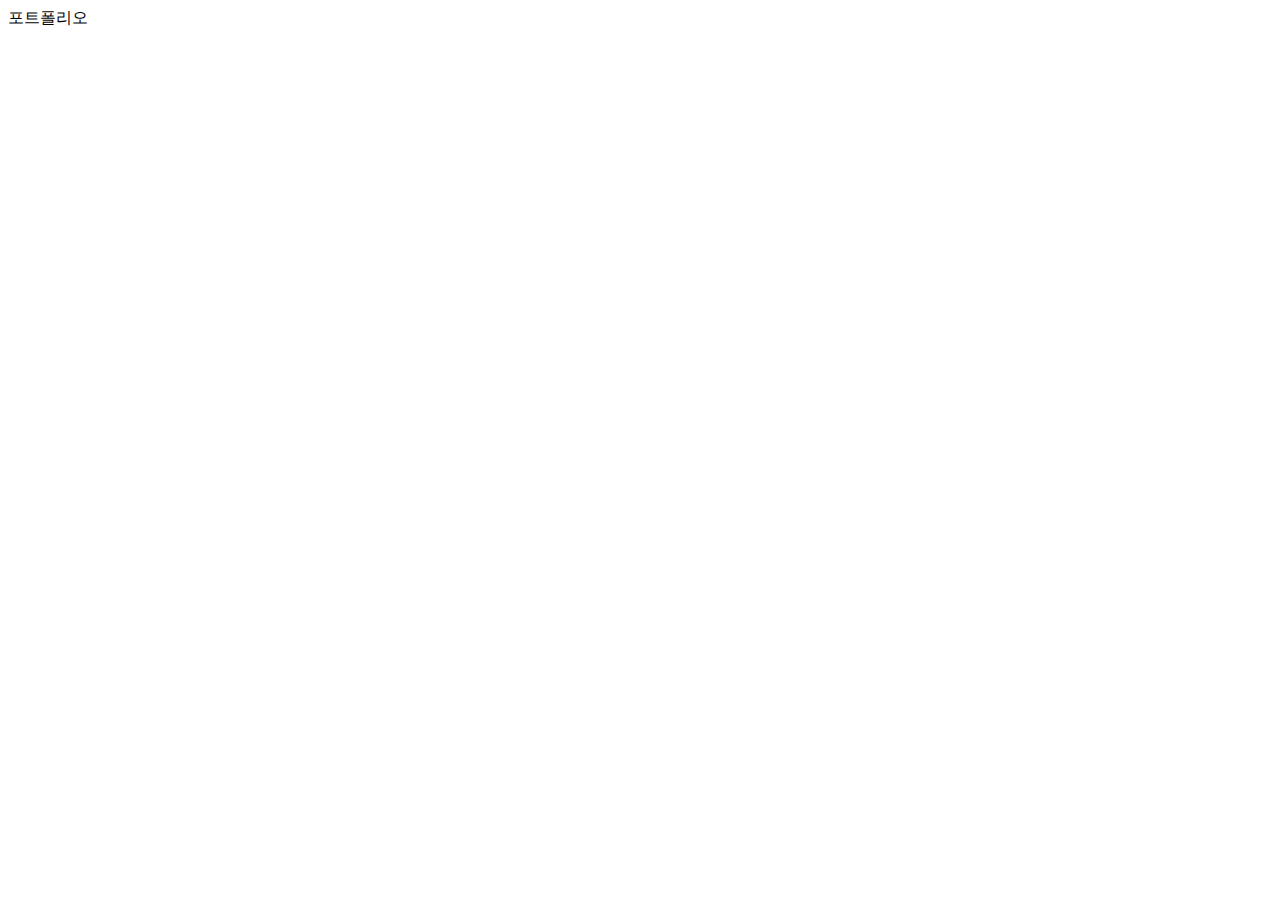
==== index.html @ dbc2dbed "first commit" ====
<!DOCTYPE html>
<html lang="ko">
<head>
    <meta charset="UTF-8">
    <meta http-equiv="X-UA-Compatible" content="IE=edge">
    <meta name="viewport" content="width=device-width, initial-scale=1.0">
    <title>PORTFOLIO</title>
</head>
<body>
    <div id="wrap">
        포트폴리오
    </div><!-- wrap -->
</body>
</html>
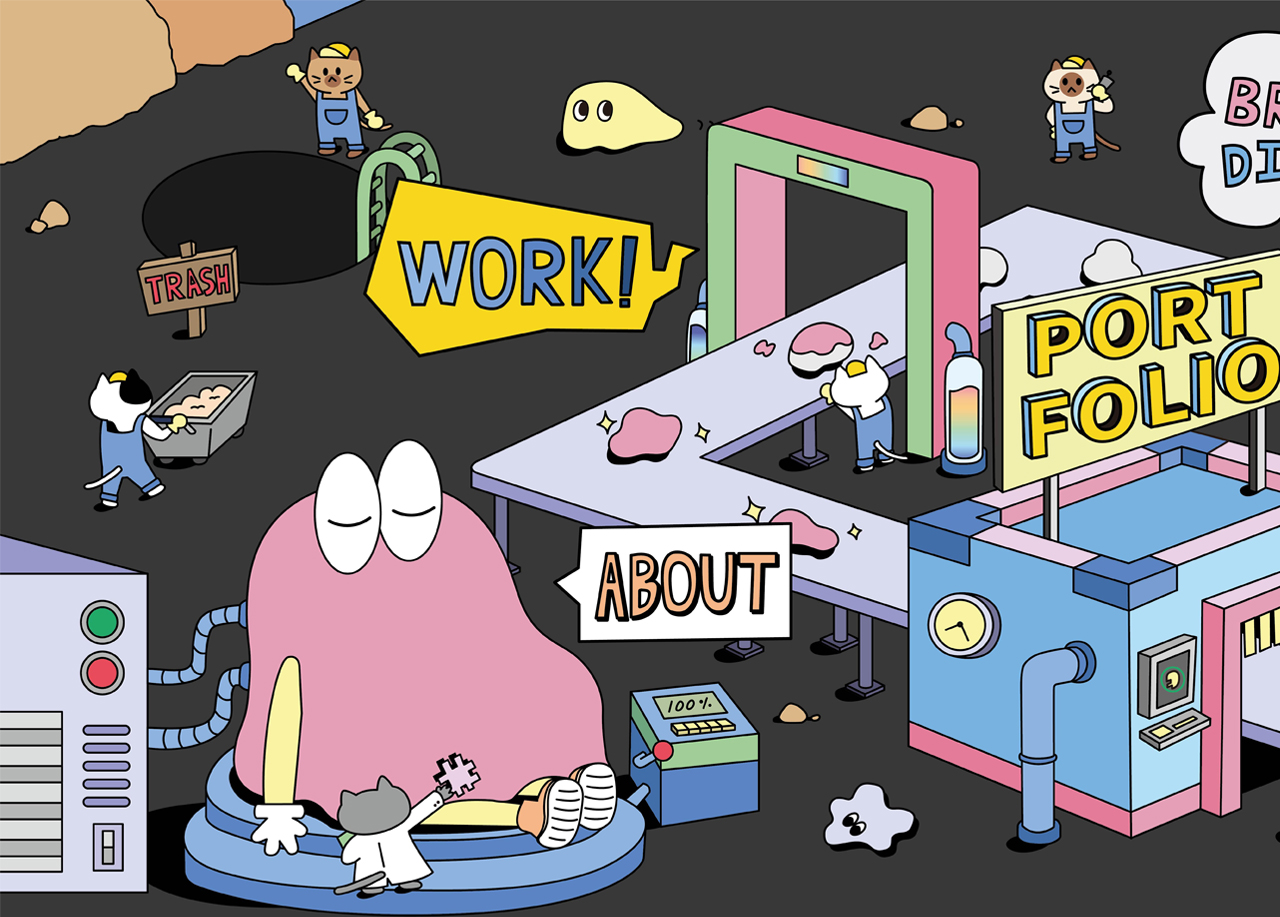
==== commit db63691a: "second commit" ====
--- a/index.html
+++ b/index.html
@@ -5,10 +5,33 @@
     <meta http-equiv="X-UA-Compatible" content="IE=edge">
     <meta name="viewport" content="width=device-width, initial-scale=1.0">
     <title>PORTFOLIO</title>
+    <link rel="stylesheet" href="css/main.css">
 </head>
 <body>
     <div id="wrap">
-        포트폴리오
+        <section id="cont1">
+            <a href="#" class="base"></a>
+            <span class="cover"></span>
+            <a href="pf_01.html" class="click"><img src="img/cont1.png" alt="ABOUT"></a>
+        </section><!-- cont1 -->
+        <section id="cont2">
+            <a href="#" class="base"></a>
+            <span class="cover"></span>
+            <a href="pf_02.html" class="click"><img src="img/cont2.png" alt="PORTFOLIO"></a>
+        </section><!-- cont2 -->
+        <section id="cont3">
+            <a href="#" class="base"></a>
+            <span class="cover"></span>
+            <a href="pf_03.html" class="click"><img src="img/cont3.png" alt="WALK"></a>
+        </section><!-- cont3 -->
+        <section id="cont4">
+            <a href="#" class="base"></a>
+            <span class="cover"></span>
+            <a href="pf_04.html" class="click"><img src="img/cont4.png" alt="BRANDING"></a>
+        </section><!-- cont4 -->
+        <section id="cont5">
+            <a href="" class="base"></a>
+        </section><!-- cont5 -->
     </div><!-- wrap -->
 </body>
 </html>--- a/css/main.css
+++ b/css/main.css
@@ -0,0 +1,139 @@
+* {
+    margin: 0;
+    padding: 0;
+}
+
+a {
+    text-decoration: none;
+    color: inherit;
+}
+
+ul {
+    list-style: none;
+}
+
+img {
+    vertical-align: top;
+}
+
+/*초기화*/
+
+body {
+    background: url(../img/main_bg.jpg) no-repeat;
+}
+
+#cont1 .base {
+    position: absolute;
+    top: 439px;
+    left: 183px;
+    display: block;
+    width: 610px;
+    height: 478px;
+    /* background-color: black;*/
+}
+
+#cont1 .click {
+    position: absolute;
+    top: 439px;
+    left: 183px;
+    display: none;
+}
+
+#cont1 .cover {
+    position: absolute;
+    width: 1920px;
+    height: 950px;
+    background-color: rgba(255, 255, 255, 0.5);
+    display: none;
+}
+
+/*cont1*/
+
+#cont2 .base {
+    position: absolute;
+    top: 248px;
+    left: 908px;
+    display: block;
+    width: 542px;
+    height: 598px;
+    /* background-color: black; */
+}
+
+#cont2 .click {
+    position: absolute;
+    top: 248px;
+    left: 908px;
+    display: none;
+}
+
+/*cont2*/
+
+#cont3 .base {
+    position: absolute;
+    top: 106px;
+    left: 363px;
+    display: block;
+    width: 625px;
+    height: 371px;
+    /* background-color: black; */
+}
+
+#cont3 .click {
+    position: absolute;
+    top: 106px;
+    left: 363px;
+    display: none;
+}
+
+/*cont3*/
+
+#cont4 .base {
+    position: absolute;
+    top: 5px;
+    left: 1176px;
+    display: block;
+    width: 540px;
+    height: 333px;
+    /* background-color: black; */
+}
+
+#cont4 .click {
+    position: absolute;
+    top: 5px;
+    left: 1176px;
+    display: none;
+}
+
+/*cont4*/
+
+#cont5 .base {
+    position: absolute;
+    top: 360px;
+    left: 1460px;
+    display: block;
+    width: 295px;
+    height: 230px;
+    /* background-color: black; */
+}
+
+/*cont4*/
+
+#cont1 .base:hover~.cover {
+    display: none;
+}
+
+#cont1 .base:hover~.click {
+    display: block;
+}
+
+#cont2 .base:hover~.click {
+    display: block;
+}
+
+#cont3 .base:hover~.click {
+    display: block;
+}
+
+#cont4 .base:hover~.click {
+    display: block;
+}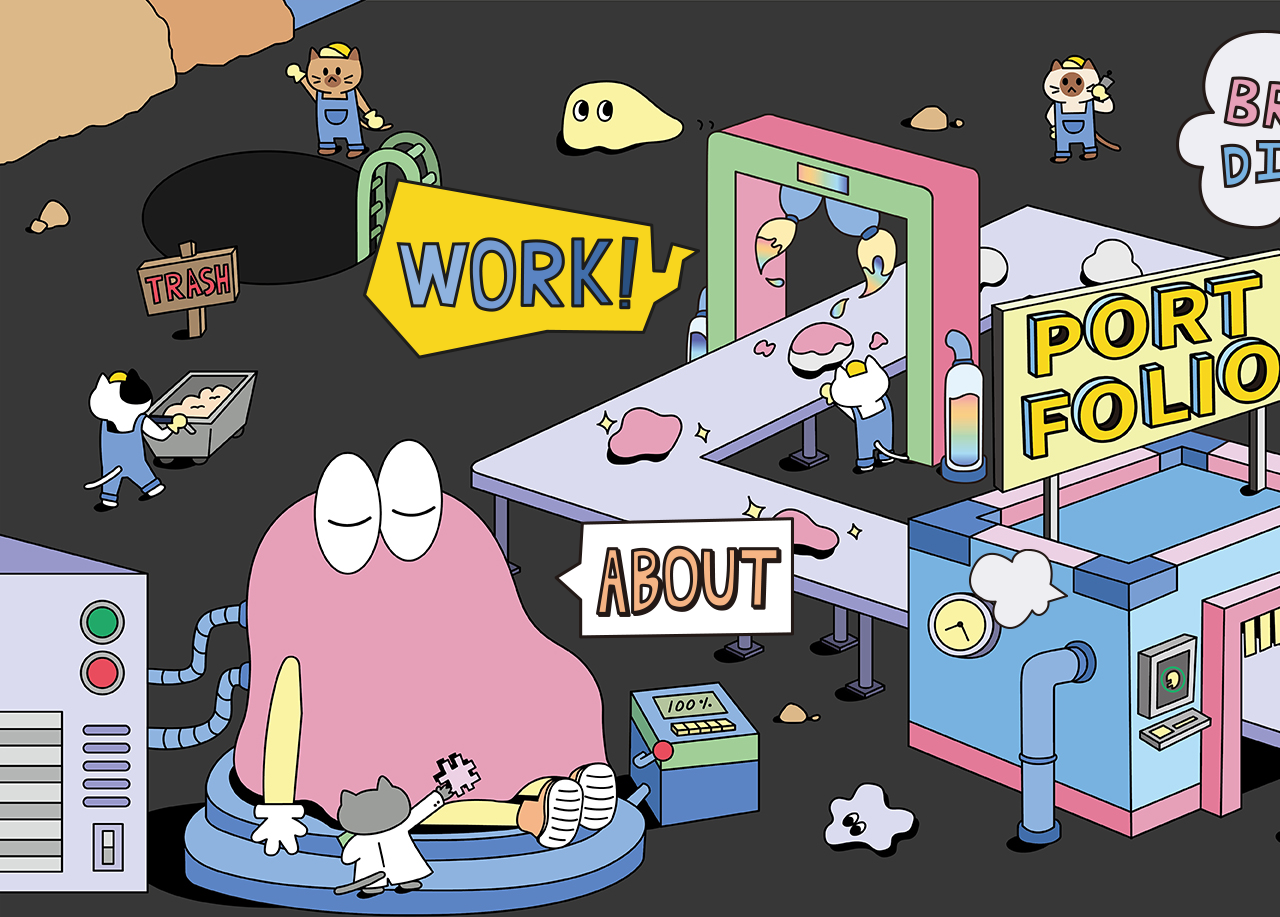
==== commit ddd1a720: "modify 1ver" ====
--- a/index.html
+++ b/index.html
@@ -1,37 +1,50 @@
 <!DOCTYPE html>
 <html lang="ko">
+
 <head>
     <meta charset="UTF-8">
     <meta http-equiv="X-UA-Compatible" content="IE=edge">
     <meta name="viewport" content="width=device-width, initial-scale=1.0">
     <title>PORTFOLIO</title>
     <link rel="stylesheet" href="css/main.css">
+    <script src="js/jquery-3.6.0.min.js"></script>
+    <script src="js/main.js"></script>
 </head>
+
 <body>
-    <div id="wrap">
-        <section id="cont1">
-            <a href="#" class="base"></a>
-            <span class="cover"></span>
-            <a href="pf_01.html" class="click"><img src="img/cont1.png" alt="ABOUT"></a>
-        </section><!-- cont1 -->
-        <section id="cont2">
-            <a href="#" class="base"></a>
-            <span class="cover"></span>
-            <a href="pf_02.html" class="click"><img src="img/cont2.png" alt="PORTFOLIO"></a>
-        </section><!-- cont2 -->
-        <section id="cont3">
-            <a href="#" class="base"></a>
-            <span class="cover"></span>
-            <a href="pf_03.html" class="click"><img src="img/cont3.png" alt="WALK"></a>
-        </section><!-- cont3 -->
-        <section id="cont4">
-            <a href="#" class="base"></a>
-            <span class="cover"></span>
-            <a href="pf_04.html" class="click"><img src="img/cont4.png" alt="BRANDING"></a>
-        </section><!-- cont4 -->
-        <section id="cont5">
-            <a href="" class="base"></a>
-        </section><!-- cont5 -->
-    </div><!-- wrap -->
+    <section id="cont1">
+        <a href="pf_01.html" class="click"></a>
+        <img src="img/cont1.png" alt="애니메이션1" class="about">
+    </section><!-- cont1 -->
+    <section id="cont2">
+        <a href="pf_02.html" class="click"></a>
+        <img src="img/cont2_left.png" alt="애니메이션2좌" class="portfolio-left">
+        <img src="img/cont2_right.png" alt="애니메이션2우" class="portfolio-right">
+    </section><!-- cont2 -->
+    <section id="cont3">
+        <a href="pf_03.html" class="click"></a>
+        <img src="img/cont3.png" alt="애니메이션3" class="work">
+    </section><!-- cont3 -->
+    <section id="cont4">
+        <a href="pf_04.html" class="click"></a>
+        <img src="img/cont4.png" alt="애니메이션4" class="branding">
+    </section><!-- cont4 -->
+    <section id="cont5">
+        <a href="#" class="call"></a>
+    </section><!-- cont5 -->
+
+    <div id="modal_up">
+        <div class="modal">
+            <div class="title">
+                Thanks for visiting my website.
+            </div>
+            <div class="txt">
+                같이의 가치를 아는 웹디자이너가 되겠습니다.<br>
+                <a href="mailto:gminions524@naver.com">gminions524@naver.com</a>
+            </div>
+            <div class="btn">Close</div>
+        </div>
+    </div>
 </body>
+
 </html>--- a/css/main.css
+++ b/css/main.css
@@ -1,139 +1,255 @@
+@import url('https://fonts.googleapis.com/css2?family=Noto+Sans+KR:wght@100;300;400;500;700;900&display=swap');
+@font-face {
+    font-family: 'GmarketSansLight';
+    src: url('https://cdn.jsdelivr.net/gh/projectnoonnu/noonfonts_2001@1.1/GmarketSansLight.woff') format('woff');
+    font-weight: normal;
+    font-style: normal;
+}
+@font-face {
+    font-family: 'GmarketSansMedium';
+    src: url('https://cdn.jsdelivr.net/gh/projectnoonnu/noonfonts_2001@1.1/GmarketSansMedium.woff') format('woff');
+    font-weight: normal;
+    font-style: normal;
+}
+@font-face {
+    font-family: 'GmarketSansBold';
+    src: url('https://cdn.jsdelivr.net/gh/projectnoonnu/noonfonts_2001@1.1/GmarketSansBold.woff') format('woff');
+    font-weight: normal;
+    font-style: normal;
+}
 * {
     margin: 0;
     padding: 0;
 }
-
 a {
     text-decoration: none;
     color: inherit;
 }
-
-ul {
-    list-style: none;
-}
-
-img {
-    vertical-align: top;
-}
-
+ul {list-style: none;}
+img {vertical-align: top;}
 /*초기화*/
 
 body {
     background: url(../img/main_bg.jpg) no-repeat;
 }
 
-#cont1 .base {
+#cont1 .click {
     position: absolute;
     top: 439px;
     left: 183px;
     display: block;
-    width: 610px;
+    width: 465px;
     height: 478px;
-    /* background-color: black;*/
-}
-
-#cont1 .click {
-    position: absolute;
-    top: 439px;
-    left: 183px;
-    display: none;
-}
-
-#cont1 .cover {
-    position: absolute;
-    width: 1920px;
-    height: 950px;
-    background-color: rgba(255, 255, 255, 0.5);
-    display: none;
-}
-
+}
+#cont1 .click:hover {
+    background: url(../img/ct1_mo.png) no-repeat;
+}
+#cont1 .about{
+    position: absolute;
+    top: 517px;
+    left: 554px;
+}
 /*cont1*/
 
-#cont2 .base {
-    position: absolute;
-    top: 248px;
-    left: 908px;
-    display: block;
-    width: 542px;
-    height: 598px;
-    /* background-color: black; */
-}
-
 #cont2 .click {
     position: absolute;
-    top: 248px;
-    left: 908px;
-    display: none;
-}
-
+    top: 430px;
+    left: 909px;
+    display: block;
+    width: 485px;
+    height: 416px;
+}
+#cont2 .portfolio-left{
+    position: absolute;
+    top: 549px;
+    left: 968px;
+}
+#cont2 .portfolio-right{
+    position: absolute;
+    top: 385px;
+    left: 1364px;
+}
 /*cont2*/
 
-#cont3 .base {
+#cont3 .click {
     position: absolute;
     top: 106px;
+    left: 700px;
+    display: block;
+    width: 288px;
+    height: 371px;
+}
+#cont3 .work{
+    position: absolute;
+    top: 178px;
     left: 363px;
-    display: block;
-    width: 625px;
-    height: 371px;
-    /* background-color: black; */
-}
-
-#cont3 .click {
-    position: absolute;
-    top: 106px;
-    left: 363px;
-    display: none;
-}
-
+}
 /*cont3*/
 
-#cont4 .base {
+#cont4 .click {
     position: absolute;
     top: 5px;
+    left: 1454px;
+    display: block;
+    width: 263px;
+    height: 333px;
+}
+#cont4 .branding{
+    position: absolute;
+    top: 30px;
     left: 1176px;
-    display: block;
-    width: 540px;
-    height: 333px;
-    /* background-color: black; */
-}
-
-#cont4 .click {
-    position: absolute;
-    top: 5px;
-    left: 1176px;
-    display: none;
-}
-
+}
 /*cont4*/
 
-#cont5 .base {
+#cont5 .call {
     position: absolute;
     top: 360px;
     left: 1460px;
     display: block;
     width: 295px;
     height: 230px;
-    /* background-color: black; */
-}
-
-/*cont4*/
-
-#cont1 .base:hover~.cover {
+}
+/*cont5*/
+
+#modal_up{
+    position: absolute;
+    top: 0; left: 0;
+    width: 100%; height: 100%;
+    background-color: rgba(0, 0, 0, 0.7);
     display: none;
 }
-
-#cont1 .base:hover~.click {
-    display: block;
-}
-
-#cont2 .base:hover~.click {
-    display: block;
-}
-
-#cont3 .base:hover~.click {
-    display: block;
-}
-
-#cont4 .base:hover~.click {
-    display: block;
-}+#modal_up.on{
+    display: block;
+}
+.modal{
+    position: absolute;
+    top: 50%; left: 50%;
+    transform: translate(-50%,-50%);
+    background-color: #fff;
+    border-radius: 100%;
+    width: 600px; height: 300px;
+    text-align: center;
+    border: 2px solid #010101;
+    box-shadow: 5px 7px #010101;
+}
+.modal .title{
+    padding-top: 70px;
+    font-family: 'GmarketSansBold';
+    font-size: 18px;
+    color: #9898ca;
+}
+.modal .txt{
+    padding: 30px;
+    line-height: 1.5em;
+    font-size: 22px;
+    font-family: 'GmarketSansMedium';
+    color: #555;
+}
+.modal .txt a{
+    text-decoration: underline;
+    font-size: 17px;
+    color: #999;
+}
+.modal .txt a:hover{
+    color: #e69fb7;
+}
+.modal .btn{
+    position: absolute;
+    bottom: 40px; left: 50%;
+    transform: translateX(-50%);
+    width: 100px; height: 30px;
+    border-radius: 5px;
+    background-color: #e69fb7;
+    line-height: 33px;
+    cursor: pointer;
+    font-family: 'GmarketSansBold';
+    color: #fdf3a2;
+    box-shadow: 3px 3px #010101;
+    border: 1.5px solid #010101;
+}
+/*modal*/
+
+
+.about{
+    animation-name: about; /* 애니메이션 이름 지정 */
+    animation-duration: 0.8s; /* 한 사이클이 몇초에 걸쳐서 일어날것인지 */
+    animation-iteration-count: infinite; /* 몇 번 반복될건지 */
+    animation-direction: alternate; /* 애니메이션 종료 후 처음부터 진행할지 역방향으로 진행할지 */
+    animation-timing-function: ease-in-out;
+    animation-delay: 0; /* 지연시간 */
+}
+@keyframes about{
+    0%{
+        top: 517px; left: 554px;
+    }
+    100%{
+        top: 517px; left: 584px;
+    }
+}
+/*about ani*/
+.portfolio-left{
+    animation-name: left;
+    animation-duration: 0.8s;
+    animation-iteration-count: infinite;
+    animation-direction: alternate;
+    animation-timing-function: ease-in-out;
+    animation-delay: 0;
+}
+@keyframes left{
+    0%{
+        transform: scale(0.8);
+        top: 549px; left: 968px;
+    }
+    100%{
+        transform: scale(1);
+        top: 549px; left: 948px;
+    }
+}
+.portfolio-right{
+    animation-name: right;
+    animation-duration: 0.8s;
+    animation-iteration-count: infinite;
+    animation-direction: alternate;
+    animation-timing-function: ease-in-out;
+    animation-delay: 0;
+}
+@keyframes right{
+    0%{
+        transform: scale(1);
+        top: 385px; left: 1364px;
+    }
+    100%{
+        transform: scale(0.8);
+        top: 385px; left: 1344px;
+    }
+}
+/*portfolio ani*/
+
+.work{
+    animation-name: work;
+    animation-duration: 0.8s;
+    animation-iteration-count: infinite;
+    animation-direction: alternate;
+    animation-timing-function: linear;
+    animation-delay: 0;
+}
+@keyframes work{
+    0%{top: 188px; left: 363px;}
+    50%{top: 158px; left: 343px;}
+    100%{top: 178px; left: 323px;}
+}
+
+.branding{
+    animation-name: branding;
+    animation-duration: 0.8s;
+    animation-iteration-count: infinite;
+    animation-direction: alternate;
+    animation-timing-function: linear;
+    animation-delay: 0;
+}
+@keyframes branding{
+    0%{transform: rotate(8deg);}
+    /* 50%{transform: rotate(0);} */
+    100%{transform: rotate(-8deg);}
+}
+/*portfolio ani*/